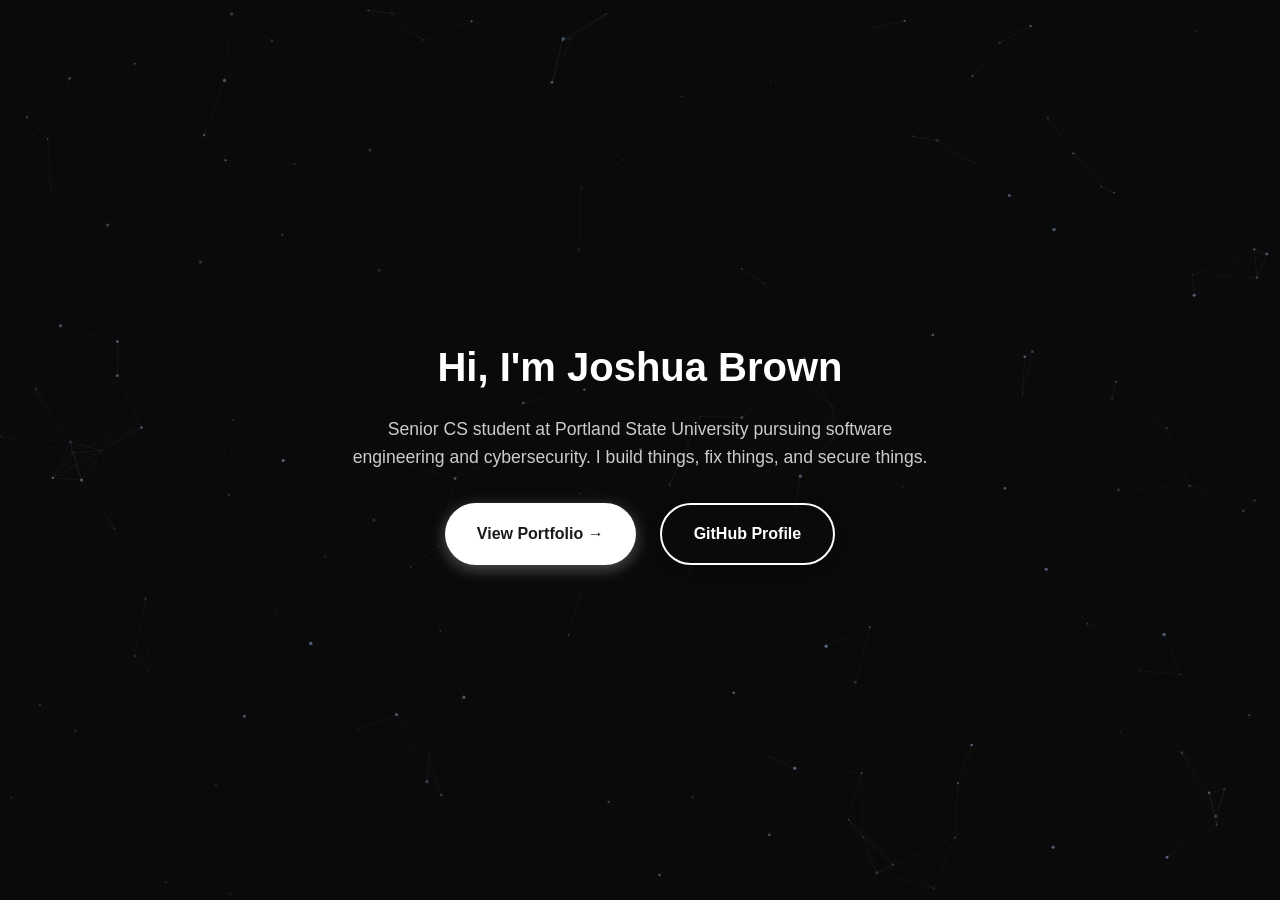
==== index.html @ 73a744a3 "initial commit" ====
<!DOCTYPE html>
<html lang="en">
<head>
    <meta charset="UTF-8">
    <meta name="viewport" content="width=device-width, initial-scale=1.0">
    <title>Joshua Brown - Portfolio</title>
    <link rel="stylesheet" href="styles.css">
</head>
<body>
    <div class="welcome-page">
        <div class="welcome-content">
            <h1>Hi, I'm Joshua Brown</h1>
            <p>Senior CS student at Portland State University pursuing software engineering and cybersecurity. I build things, fix things, and secure things.</p>
            <div class="welcome-links">
                <a href="about.html" class="welcome-btn btn-primary">
                    View Portfolio →
                </a>
                <a href="https://github.com/mediocrethott" target="_blank" class="welcome-btn btn-secondary">
                    GitHub Profile
                </a>
            </div>
        </div>
    </div>
    <script src="particles.js"></script>
</body>
</html>
---- styles.css ----
* {
    margin: 0;
    padding: 0;
    box-sizing: border-box;
}

body {
    font-family: 'Segoe UI', Tahoma, Geneva, Verdana, sans-serif;
    line-height: 1.6;
    color: #333;
    background: #0a0a0a;
    min-height: 100vh;
}

#bg-canvas {
    position: fixed;
    top: 0;
    left: 0;
    width: 100%;
    height: 100%;
    z-index: -1;
    pointer-events: none;
}

/* Welcome Page */
.welcome-page {
    display: flex;
    flex-direction: column;
    justify-content: center;
    align-items: center;
    min-height: 100vh;
    padding: 2rem;
    text-align: center;
}

.welcome-content {
    max-width: 600px;
    animation: fadeIn 1s ease-in;
}

@keyframes fadeIn {
    from { opacity: 0; transform: translateY(20px); }
    to { opacity: 1; transform: translateY(0); }
}

.welcome-content h1 {
    font-size: 2.5rem;
    margin-bottom: 1rem;
    color: #fff;
}

.welcome-content p {
    font-size: 1.1rem;
    margin-bottom: 2rem;
    color: #ccc;
}

.welcome-links {
    display: flex;
    gap: 1.5rem;
    justify-content: center;
    flex-wrap: wrap;
}

.welcome-btn {
    padding: 1rem 2rem;
    font-size: 1rem;
    text-decoration: none;
    border-radius: 50px;
    transition: all 0.3s ease;
    font-weight: 600;
    display: inline-flex;
    align-items: center;
    gap: 0.5rem;
}

.btn-primary {
    background: #fff;
    color: #1a1a1a;
    box-shadow: 0 4px 15px rgba(255, 255, 255, 0.3);
}

.btn-primary:hover {
    background: #f0f0f0;
    transform: translateY(-2px);
    box-shadow: 0 6px 20px rgba(255, 255, 255, 0.4);
}

.btn-secondary {
    background: transparent;
    color: #fff;
    box-shadow: 0 4px 15px rgba(0, 0, 0, 0.3);
    border: 2px solid #fff;
}

.btn-secondary:hover {
    background: #fff;
    color: #1a1a1a;
    transform: translateY(-2px);
    box-shadow: 0 6px 20px rgba(255, 255, 255, 0.4);
}

/* Portfolio Pages */
.portfolio-page {
    background: transparent;
    min-height: 100vh;
}

nav {
    background: rgba(5, 5, 10, 0.8);
    backdrop-filter: blur(12px);
    -webkit-backdrop-filter: blur(12px);
    padding: 1rem 2rem;
    position: sticky;
    top: 0;
    z-index: 100;
    border-bottom: 1px solid rgba(255, 255, 255, 0.07);
}

.nav-container {
    max-width: 1200px;
    margin: 0 auto;
    display: flex;
    justify-content: space-between;
    align-items: center;
}

.logo {
    font-size: 1.5rem;
    font-weight: bold;
    color: #fff;
    text-decoration: none;
}

.nav-tabs {
    display: flex;
    gap: 2rem;
    list-style: none;
}

.nav-tabs a {
    text-decoration: none;
    font-size: 1rem;
    color: #ccc;
    padding: 0.5rem 1rem;
    border-radius: 5px;
    transition: all 0.3s ease;
}

.nav-tabs a:hover {
    background: #2a2a2a;
    color: #fff;
}

.nav-tabs a.active {
    background: #fff;
    color: #1a1a1a;
}

.back-btn {
    text-decoration: none;
    border: 2px solid #fff;
    color: #fff;
    padding: 0.5rem 1rem;
    border-radius: 5px;
    font-size: 0.9rem;
    transition: all 0.3s ease;
}

.back-btn:hover {
    background: #fff;
    color: #1a1a1a;
}

.container {
    max-width: 1200px;
    margin: 0 auto;
    padding: 3rem 2rem;
}

.section {
    padding: 0.5rem 0;
    animation: slideIn 0.5s ease;
}

@keyframes slideIn {
    from { opacity: 0; transform: translateY(20px); }
    to { opacity: 1; transform: translateY(0); }
}

/* Scroll hint indicator (projects page) */
.scroll-hint {
    position: fixed;
    bottom: 2rem;
    left: 50%;
    transform: translateX(-50%);
    display: flex;
    flex-direction: column;
    align-items: center;
    gap: 0.4rem;
    color: rgba(180, 210, 255, 0.6);
    font-size: 0.78rem;
    letter-spacing: 0.12em;
    text-transform: uppercase;
    pointer-events: none;
    z-index: 10;
    transition: opacity 0.6s ease;
    animation: hintBob 2s ease-in-out infinite;
}

.scroll-hint.hidden {
    opacity: 0;
}

.scroll-hint .hint-chevron {
    width: 18px;
    height: 18px;
    border-right: 1.5px solid rgba(180, 210, 255, 0.5);
    border-bottom: 1.5px solid rgba(180, 210, 255, 0.5);
    transform: rotate(45deg);
}

@keyframes hintBob {
    0%, 100% { transform: translateX(-50%) translateY(0); }
    50%       { transform: translateX(-50%) translateY(6px); }
}

.section h2 {
    color: #fff;
    margin-bottom: 1.5rem;
    font-size: 2rem;
    border-bottom: 3px solid #fff;
    padding-bottom: 0.5rem;
}

/* About */
.about-content {
    display: grid;
    gap: 2rem;
}

.about-text {
    font-size: 1.1rem;
    color: #ccc;
}

.about-text p {
    margin-bottom: 1rem;
}

/* Experience and Projects */
.experience-item, .project-item {
    padding: 1.5rem 0;
    margin-bottom: 1.5rem;
    border-bottom: 1px solid rgba(255, 255, 255, 0.1);
}

.experience-item h3, .project-item h3 {
    color: #fff;
    margin-bottom: 0.5rem;
}

.experience-item .date, .project-item .tech {
    color: #fff;
    font-weight: 600;
    margin-bottom: 0.5rem;
}

.experience-item p, .project-item p {
    color: #ccc;
}

/* Course sections on Projects page */
.course-section {
    margin-bottom: 3rem;
}

.course-section:last-child {
    margin-bottom: 0;
}

.course-section > h3 {
    color: #ccc;
    font-size: 0.9rem;
    font-weight: 600;
    text-transform: uppercase;
    letter-spacing: 0.08em;
    margin-bottom: 1.25rem;
    padding-bottom: 0.5rem;
    border-bottom: 1px solid #333;
}

/* Project cards */
.projects-grid {
    display: grid;
    grid-template-columns: repeat(auto-fit, minmax(280px, 1fr));
    gap: 1.25rem;
}

.project-card {
    padding: 1.5rem 0;
    display: flex;
    flex-direction: column;
    border-bottom: 1px solid rgba(255, 255, 255, 0.1);
    transition: transform 0.2s ease;
}

.project-card:hover {
    transform: translateY(-3px);
}

.project-card h4 {
    color: #fff;
    font-size: 1.05rem;
    margin-bottom: 0.6rem;
}

.project-card .description {
    color: #ccc;
    font-size: 0.9rem;
    line-height: 1.6;
    flex-grow: 1;
    margin-bottom: 1rem;
}

.tech-tags {
    display: flex;
    flex-wrap: wrap;
    gap: 0.4rem;
    margin-bottom: 1rem;
}

.tech-tag {
    background: rgba(255, 255, 255, 0.07);
    border: 1px solid rgba(255, 255, 255, 0.15);
    color: #ccc;
    font-size: 0.75rem;
    padding: 0.2rem 0.55rem;
    border-radius: 4px;
}

.project-link {
    display: inline-block;
    padding: 0.45rem 1rem;
    border: 1px solid #fff;
    border-radius: 5px;
    color: #fff;
    text-decoration: none;
    font-size: 0.85rem;
    font-weight: 600;
    text-align: center;
    transition: all 0.3s ease;
}

.project-link:hover {
    background: #fff;
    color: #1a1a1a;
}

.key-projects {
    margin-top: 1rem;
    padding-top: 0.75rem;
    border-top: 1px solid #333;
}

.key-projects strong {
    color: #fff;
    display: block;
    margin-bottom: 0.5rem;
    font-size: 0.9rem;
    text-transform: uppercase;
    letter-spacing: 0.05em;
}

.key-projects ul {
    list-style: none;
    padding: 0;
}

.key-projects li {
    color: #ccc;
    font-size: 0.95rem;
    padding: 0.3rem 0;
    margin-bottom: 0.4rem;
}

/* Education block (About page) */
.education-block {
    padding: 1.5rem 0;
    border-top: 1px solid rgba(255, 255, 255, 0.1);
}

.education-block h3 {
    color: #fff;
    font-size: 1.3rem;
    margin-bottom: 0.75rem;
}

.education-block p {
    color: #ccc;
    margin-bottom: 0.4rem;
}

.education-block .coursework {
    margin-top: 0.75rem;
    font-size: 0.95rem;
    line-height: 1.7;
}

/* Skills */
.skills-grid {
    display: grid;
    grid-template-columns: repeat(auto-fit, minmax(200px, 1fr));
    gap: 1.5rem;
}

.skill-category h3 {
    color: #fff;
    margin-bottom: 1rem;
    font-size: 1.3rem;
}

.skill-category ul {
    list-style: none;
}

.skill-category li {
    padding: 0.4rem 0;
    margin-bottom: 0.3rem;
    color: #ccc;
}

/* Contact */
.contact-form {
    max-width: 600px;
}

.form-group {
    margin-bottom: 1.5rem;
}

.form-group label {
    display: block;
    margin-bottom: 0.5rem;
    font-weight: 600;
    color: #fff;
}

.form-group input,
.form-group textarea {
    width: 100%;
    padding: 0.75rem;
    border: 1px solid rgba(255, 255, 255, 0.2);
    border-radius: 5px;
    font-size: 1rem;
    transition: border-color 0.3s ease;
    background: rgba(255, 255, 255, 0.05);
    color: #fff;
}

.form-group input:focus,
.form-group textarea:focus {
    outline: none;
    border-color: #fff;
}

.form-group textarea {
    resize: vertical;
    min-height: 150px;
}

.submit-btn {
    background: #fff;
    color: #1a1a1a;
    padding: 1rem 2rem;
    border: none;
    border-radius: 5px;
    font-size: 1rem;
    cursor: pointer;
    transition: all 0.3s ease;
}

.submit-btn:hover {
    background: #f0f0f0;
    transform: translateY(-2px);
}

.contact-info {
    margin-top: 2rem;
    padding: 1.5rem 0;
    border-top: 1px solid rgba(255, 255, 255, 0.1);
}

.contact-info p {
    margin-bottom: 0.5rem;
    color: #ccc;
}

.contact-info a {
    color: #fff;
    text-decoration: none;
}

.contact-info a:hover {
    text-decoration: underline;
}

.contact-btn {
    display: inline-block;
    padding: 0.3rem 0.9rem;
    border: 1px solid #fff;
    border-radius: 5px;
    font-size: 0.9rem;
    transition: all 0.3s ease;
}

.contact-btn:hover {
    background: #fff;
    color: #1a1a1a !important;
    text-decoration: none !important;
}

/* Responsive */
@media (max-width: 768px) {
    .nav-tabs {
        gap: 1rem;
    }

    .nav-tabs a {
        padding: 0.5rem;
        font-size: 0.9rem;
    }

    .welcome-content h1 {
        font-size: 2rem;
    }

    .welcome-links {
        flex-direction: column;
    }
}
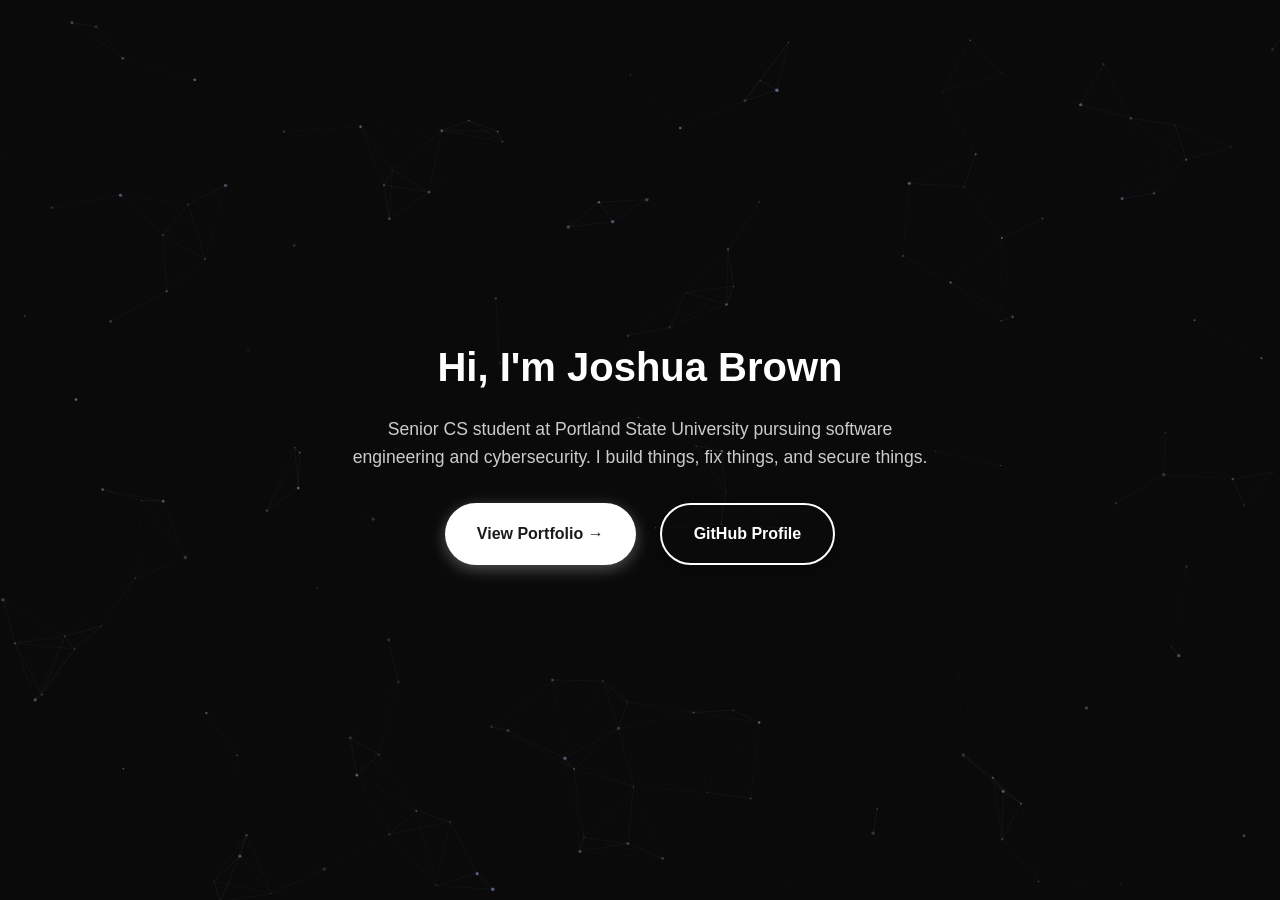
==== commit 464bd177: "removing old file iterations" ====
--- a/index.html
+++ b/index.html
@@ -4,7 +4,7 @@
     <meta charset="UTF-8">
     <meta name="viewport" content="width=device-width, initial-scale=1.0">
     <title>Joshua Brown - Portfolio</title>
-    <link rel="stylesheet" href="styles.css">
+    <link rel="stylesheet" href="src/styles.css">
 </head>
 <body>
     <div class="welcome-page">
@@ -12,15 +12,15 @@
             <h1>Hi, I'm Joshua Brown</h1>
             <p>Senior CS student at Portland State University pursuing software engineering and cybersecurity. I build things, fix things, and secure things.</p>
             <div class="welcome-links">
-                <a href="about.html" class="welcome-btn btn-primary">
+                <a href="src/about.html" class="welcome-btn btn-primary">
                     View Portfolio →
                 </a>
-                <a href="https://github.com/mediocrethott" target="_blank" class="welcome-btn btn-secondary">
+                <a href="https://github.com/jjbdevs" target="_blank" class="welcome-btn btn-secondary">
                     GitHub Profile
                 </a>
             </div>
         </div>
     </div>
-    <script src="particles.js"></script>
+    <script src="src/particles.js"></script>
 </body>
 </html>
--- a/src/styles.css
+++ b/src/styles.css
@@ -0,0 +1,541 @@
+* {
+    margin: 0;
+    padding: 0;
+    box-sizing: border-box;
+}
+
+body {
+    font-family: 'Segoe UI', Tahoma, Geneva, Verdana, sans-serif;
+    line-height: 1.6;
+    color: #333;
+    background: #0a0a0a;
+    min-height: 100vh;
+}
+
+#bg-canvas {
+    position: fixed;
+    top: 0;
+    left: 0;
+    width: 100%;
+    height: 100%;
+    z-index: -1;
+    pointer-events: none;
+}
+
+/* Welcome Page */
+.welcome-page {
+    display: flex;
+    flex-direction: column;
+    justify-content: center;
+    align-items: center;
+    min-height: 100vh;
+    padding: 2rem;
+    text-align: center;
+}
+
+.welcome-content {
+    max-width: 600px;
+    animation: fadeIn 1s ease-in;
+}
+
+@keyframes fadeIn {
+    from { opacity: 0; transform: translateY(20px); }
+    to { opacity: 1; transform: translateY(0); }
+}
+
+.welcome-content h1 {
+    font-size: 2.5rem;
+    margin-bottom: 1rem;
+    color: #fff;
+}
+
+.welcome-content p {
+    font-size: 1.1rem;
+    margin-bottom: 2rem;
+    color: #ccc;
+}
+
+.welcome-links {
+    display: flex;
+    gap: 1.5rem;
+    justify-content: center;
+    flex-wrap: wrap;
+}
+
+.welcome-btn {
+    padding: 1rem 2rem;
+    font-size: 1rem;
+    text-decoration: none;
+    border-radius: 50px;
+    transition: all 0.3s ease;
+    font-weight: 600;
+    display: inline-flex;
+    align-items: center;
+    gap: 0.5rem;
+}
+
+.btn-primary {
+    background: #fff;
+    color: #1a1a1a;
+    box-shadow: 0 4px 15px rgba(255, 255, 255, 0.3);
+}
+
+.btn-primary:hover {
+    background: #f0f0f0;
+    transform: translateY(-2px);
+    box-shadow: 0 6px 20px rgba(255, 255, 255, 0.4);
+}
+
+.btn-secondary {
+    background: transparent;
+    color: #fff;
+    box-shadow: 0 4px 15px rgba(0, 0, 0, 0.3);
+    border: 2px solid #fff;
+}
+
+.btn-secondary:hover {
+    background: #fff;
+    color: #1a1a1a;
+    transform: translateY(-2px);
+    box-shadow: 0 6px 20px rgba(255, 255, 255, 0.4);
+}
+
+/* Portfolio Pages */
+.portfolio-page {
+    background: transparent;
+    min-height: 100vh;
+}
+
+nav {
+    background: rgba(5, 5, 10, 0.8);
+    backdrop-filter: blur(12px);
+    -webkit-backdrop-filter: blur(12px);
+    padding: 1rem 2rem;
+    position: sticky;
+    top: 0;
+    z-index: 100;
+    border-bottom: 1px solid rgba(255, 255, 255, 0.07);
+}
+
+.nav-container {
+    max-width: 1200px;
+    margin: 0 auto;
+    display: flex;
+    justify-content: space-between;
+    align-items: center;
+}
+
+.logo {
+    font-size: 1.5rem;
+    font-weight: bold;
+    color: #fff;
+    text-decoration: none;
+}
+
+.nav-tabs {
+    display: flex;
+    gap: 2rem;
+    list-style: none;
+}
+
+.nav-tabs a {
+    text-decoration: none;
+    font-size: 1rem;
+    color: #ccc;
+    padding: 0.5rem 1rem;
+    border-radius: 5px;
+    transition: all 0.3s ease;
+}
+
+.nav-tabs a:hover {
+    background: #2a2a2a;
+    color: #fff;
+}
+
+.nav-tabs a.active {
+    background: #fff;
+    color: #1a1a1a;
+}
+
+.back-btn {
+    text-decoration: none;
+    border: 2px solid #fff;
+    color: #fff;
+    padding: 0.5rem 1rem;
+    border-radius: 5px;
+    font-size: 0.9rem;
+    transition: all 0.3s ease;
+}
+
+.back-btn:hover {
+    background: #fff;
+    color: #1a1a1a;
+}
+
+.container {
+    max-width: 1200px;
+    margin: 0 auto;
+    padding: 3rem 2rem;
+}
+
+.section {
+    padding: 0.5rem 0;
+    animation: slideIn 0.5s ease;
+}
+
+@keyframes slideIn {
+    from { opacity: 0; transform: translateY(20px); }
+    to { opacity: 1; transform: translateY(0); }
+}
+
+/* Scroll hint indicator (projects page) */
+.scroll-hint {
+    position: fixed;
+    bottom: 2rem;
+    left: 50%;
+    transform: translateX(-50%);
+    display: flex;
+    flex-direction: column;
+    align-items: center;
+    gap: 0.4rem;
+    color: rgba(180, 210, 255, 0.6);
+    font-size: 0.78rem;
+    letter-spacing: 0.12em;
+    text-transform: uppercase;
+    pointer-events: none;
+    z-index: 10;
+    transition: opacity 0.6s ease;
+    animation: hintBob 2s ease-in-out infinite;
+}
+
+.scroll-hint.hidden {
+    opacity: 0;
+}
+
+.scroll-hint .hint-chevron {
+    width: 18px;
+    height: 18px;
+    border-right: 1.5px solid rgba(180, 210, 255, 0.5);
+    border-bottom: 1.5px solid rgba(180, 210, 255, 0.5);
+    transform: rotate(45deg);
+}
+
+@keyframes hintBob {
+    0%, 100% { transform: translateX(-50%) translateY(0); }
+    50%       { transform: translateX(-50%) translateY(6px); }
+}
+
+.section h2 {
+    color: #fff;
+    margin-bottom: 1.5rem;
+    font-size: 2rem;
+    border-bottom: 3px solid #fff;
+    padding-bottom: 0.5rem;
+}
+
+/* About */
+.about-content {
+    display: grid;
+    gap: 2rem;
+}
+
+.about-text {
+    font-size: 1.1rem;
+    color: #ccc;
+}
+
+.about-text p {
+    margin-bottom: 1rem;
+}
+
+/* Experience and Projects */
+.experience-item, .project-item {
+    padding: 1.5rem 0;
+    margin-bottom: 1.5rem;
+    border-bottom: 1px solid rgba(255, 255, 255, 0.1);
+}
+
+.experience-item h3, .project-item h3 {
+    color: #fff;
+    margin-bottom: 0.5rem;
+}
+
+.experience-item .date, .project-item .tech {
+    color: #fff;
+    font-weight: 600;
+    margin-bottom: 0.5rem;
+}
+
+.experience-item p, .project-item p {
+    color: #ccc;
+}
+
+/* Course sections on Projects page */
+.course-section {
+    margin-bottom: 3rem;
+}
+
+.course-section:last-child {
+    margin-bottom: 0;
+}
+
+.course-section > h3 {
+    color: #ccc;
+    font-size: 0.9rem;
+    font-weight: 600;
+    text-transform: uppercase;
+    letter-spacing: 0.08em;
+    margin-bottom: 1.25rem;
+    padding-bottom: 0.5rem;
+    border-bottom: 1px solid #333;
+}
+
+/* Project cards */
+.projects-grid {
+    display: grid;
+    grid-template-columns: repeat(auto-fit, minmax(280px, 1fr));
+    gap: 1.25rem;
+}
+
+.project-card {
+    padding: 1.5rem 0;
+    display: flex;
+    flex-direction: column;
+    border-bottom: 1px solid rgba(255, 255, 255, 0.1);
+    transition: transform 0.2s ease;
+}
+
+.project-card:hover {
+    transform: translateY(-3px);
+}
+
+.project-card h4 {
+    color: #fff;
+    font-size: 1.05rem;
+    margin-bottom: 0.6rem;
+}
+
+.project-card .description {
+    color: #ccc;
+    font-size: 0.9rem;
+    line-height: 1.6;
+    flex-grow: 1;
+    margin-bottom: 1rem;
+}
+
+.tech-tags {
+    display: flex;
+    flex-wrap: wrap;
+    gap: 0.4rem;
+    margin-bottom: 1rem;
+}
+
+.tech-tag {
+    background: rgba(255, 255, 255, 0.07);
+    border: 1px solid rgba(255, 255, 255, 0.15);
+    color: #ccc;
+    font-size: 0.75rem;
+    padding: 0.2rem 0.55rem;
+    border-radius: 4px;
+}
+
+.project-link {
+    display: inline-block;
+    padding: 0.45rem 1rem;
+    border: 1px solid #fff;
+    border-radius: 5px;
+    color: #fff;
+    text-decoration: none;
+    font-size: 0.85rem;
+    font-weight: 600;
+    text-align: center;
+    transition: all 0.3s ease;
+}
+
+.project-link:hover {
+    background: #fff;
+    color: #1a1a1a;
+}
+
+.key-projects {
+    margin-top: 1rem;
+    padding-top: 0.75rem;
+    border-top: 1px solid #333;
+}
+
+.key-projects strong {
+    color: #fff;
+    display: block;
+    margin-bottom: 0.5rem;
+    font-size: 0.9rem;
+    text-transform: uppercase;
+    letter-spacing: 0.05em;
+}
+
+.key-projects ul {
+    list-style: none;
+    padding: 0;
+}
+
+.key-projects li {
+    color: #ccc;
+    font-size: 0.95rem;
+    padding: 0.3rem 0;
+    margin-bottom: 0.4rem;
+}
+
+/* Education block (About page) */
+.education-block {
+    padding: 1.5rem 0;
+    border-top: 1px solid rgba(255, 255, 255, 0.1);
+}
+
+.education-block h3 {
+    color: #fff;
+    font-size: 1.3rem;
+    margin-bottom: 0.75rem;
+}
+
+.education-block p {
+    color: #ccc;
+    margin-bottom: 0.4rem;
+}
+
+.education-block .coursework {
+    margin-top: 0.75rem;
+    font-size: 0.95rem;
+    line-height: 1.7;
+}
+
+/* Skills */
+.skills-grid {
+    display: grid;
+    grid-template-columns: repeat(auto-fit, minmax(200px, 1fr));
+    gap: 1.5rem;
+}
+
+.skill-category h3 {
+    color: #fff;
+    margin-bottom: 1rem;
+    font-size: 1.3rem;
+}
+
+.skill-category ul {
+    list-style: none;
+}
+
+.skill-category li {
+    padding: 0.4rem 0;
+    margin-bottom: 0.3rem;
+    color: #ccc;
+}
+
+/* Contact */
+.contact-form {
+    max-width: 600px;
+}
+
+.form-group {
+    margin-bottom: 1.5rem;
+}
+
+.form-group label {
+    display: block;
+    margin-bottom: 0.5rem;
+    font-weight: 600;
+    color: #fff;
+}
+
+.form-group input,
+.form-group textarea {
+    width: 100%;
+    padding: 0.75rem;
+    border: 1px solid rgba(255, 255, 255, 0.2);
+    border-radius: 5px;
+    font-size: 1rem;
+    transition: border-color 0.3s ease;
+    background: rgba(255, 255, 255, 0.05);
+    color: #fff;
+}
+
+.form-group input:focus,
+.form-group textarea:focus {
+    outline: none;
+    border-color: #fff;
+}
+
+.form-group textarea {
+    resize: vertical;
+    min-height: 150px;
+}
+
+.submit-btn {
+    background: #fff;
+    color: #1a1a1a;
+    padding: 1rem 2rem;
+    border: none;
+    border-radius: 5px;
+    font-size: 1rem;
+    cursor: pointer;
+    transition: all 0.3s ease;
+}
+
+.submit-btn:hover {
+    background: #f0f0f0;
+    transform: translateY(-2px);
+}
+
+.contact-info {
+    margin-top: 2rem;
+    padding: 1.5rem 0;
+    border-top: 1px solid rgba(255, 255, 255, 0.1);
+}
+
+.contact-info p {
+    margin-bottom: 0.5rem;
+    color: #ccc;
+}
+
+.contact-info a {
+    color: #fff;
+    text-decoration: none;
+}
+
+.contact-info a:hover {
+    text-decoration: underline;
+}
+
+.contact-btn {
+    display: inline-block;
+    padding: 0.3rem 0.9rem;
+    border: 1px solid #fff;
+    border-radius: 5px;
+    font-size: 0.9rem;
+    transition: all 0.3s ease;
+}
+
+.contact-btn:hover {
+    background: #fff;
+    color: #1a1a1a !important;
+    text-decoration: none !important;
+}
+
+/* Responsive */
+@media (max-width: 768px) {
+    .nav-tabs {
+        gap: 1rem;
+    }
+
+    .nav-tabs a {
+        padding: 0.5rem;
+        font-size: 0.9rem;
+    }
+
+    .welcome-content h1 {
+        font-size: 2rem;
+    }
+
+    .welcome-links {
+        flex-direction: column;
+    }
+}
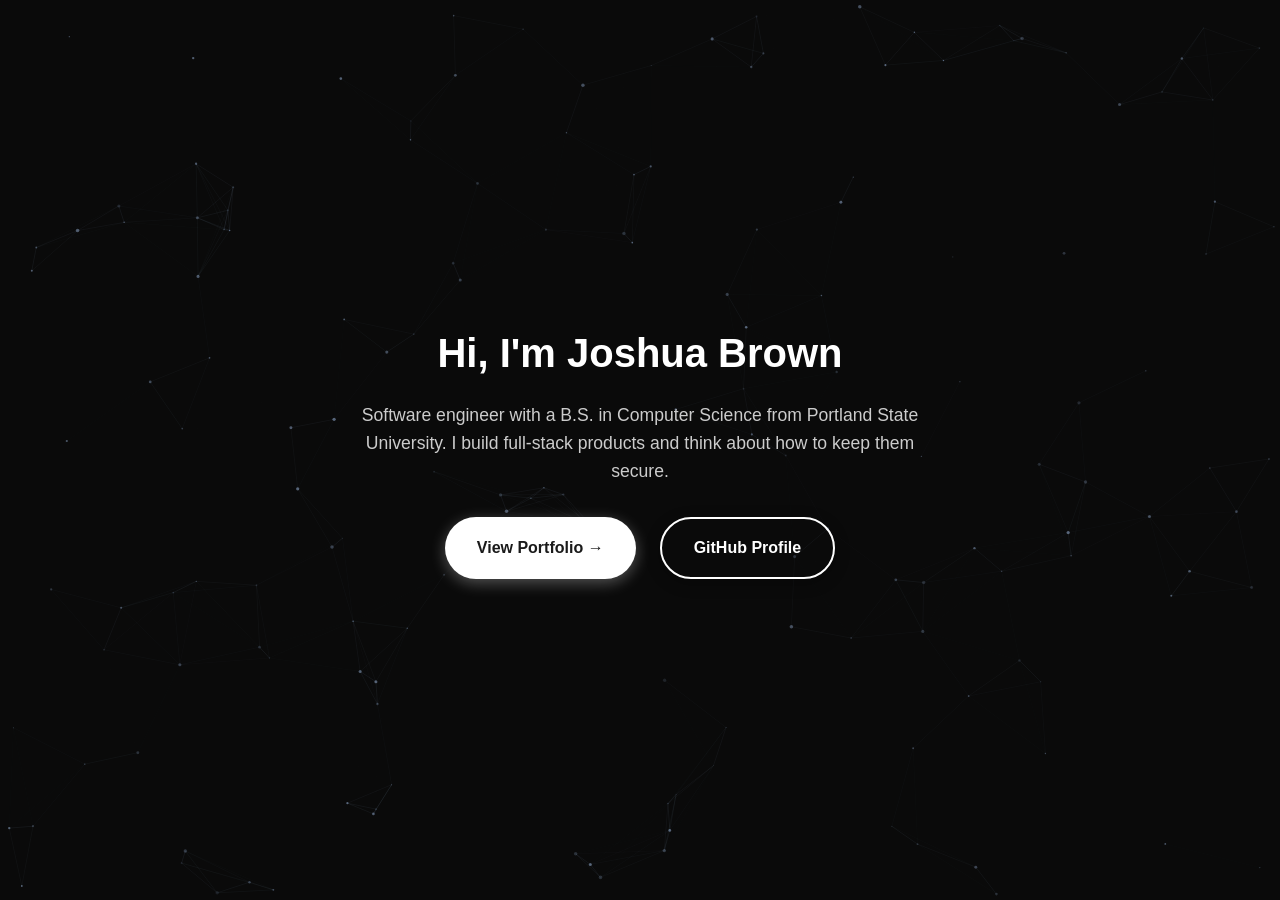
==== commit 88be7964: "SWE version" ====
--- a/index.html
+++ b/index.html
@@ -10,7 +10,7 @@
     <div class="welcome-page">
         <div class="welcome-content">
             <h1>Hi, I'm Joshua Brown</h1>
-            <p>Senior CS student at Portland State University pursuing software engineering and cybersecurity. I build things, fix things, and secure things.</p>
+            <p>Software engineer with a B.S. in Computer Science from Portland State University. I build full-stack products and think about how to keep them secure.</p>
             <div class="welcome-links">
                 <a href="src/about.html" class="welcome-btn btn-primary">
                     View Portfolio →
--- a/src/styles.css
+++ b/src/styles.css
@@ -270,6 +270,55 @@
     color: #ccc;
 }
 
+/* Condensed background block (Experience page) */
+/* No border-top: the preceding .experience-item already draws the divider,
+   and a second rule 2.5rem below it reads as a double line. */
+.background-section {
+    margin-top: 2.5rem;
+}
+
+.background-section > h3 {
+    color: #ccc;
+    font-size: 0.9rem;
+    font-weight: 600;
+    text-transform: uppercase;
+    letter-spacing: 0.08em;
+    margin-bottom: 0.5rem;
+}
+
+.background-intro {
+    color: #999;
+    font-size: 0.95rem;
+    margin-bottom: 1.5rem;
+}
+
+.background-item {
+    padding: 0.9rem 0;
+    border-bottom: 1px solid rgba(255, 255, 255, 0.06);
+}
+
+.background-item:last-child {
+    border-bottom: none;
+}
+
+.background-item h4 {
+    color: #fff;
+    font-size: 1rem;
+    font-weight: 600;
+    margin-bottom: 0.15rem;
+}
+
+.background-meta {
+    color: #999;
+    font-size: 0.85rem;
+    margin-bottom: 0.4rem;
+}
+
+.background-item p {
+    color: #ccc;
+    font-size: 0.95rem;
+}
+
 /* Course sections on Projects page */
 .course-section {
     margin-bottom: 3rem;
@@ -355,6 +404,81 @@
 .project-link:hover {
     background: #fff;
     color: #1a1a1a;
+}
+
+/* Featured project card — must follow .project-card to win on equal specificity */
+.featured-card {
+    border: 1px solid rgba(180, 210, 255, 0.18);
+    border-radius: 8px;
+    background: rgba(180, 210, 255, 0.03);
+    padding: 1.75rem;
+}
+
+.featured-card:hover {
+    transform: none;
+}
+
+.featured-card h4 {
+    font-size: 1.3rem;
+    margin-bottom: 1rem;
+}
+
+/* .project-card sets flex-grow:1 to bottom-align links in the grid; with three
+   stacked paragraphs here that would stretch each one unevenly. */
+.featured-card .description {
+    flex-grow: 0;
+}
+
+.featured-card .project-link {
+    align-self: flex-start;
+}
+
+.featured-card code {
+    font-family: ui-monospace, SFMono-Regular, Menlo, monospace;
+    font-size: 0.85em;
+    color: rgba(180, 210, 255, 0.9);
+    background: rgba(255, 255, 255, 0.06);
+    padding: 0.1rem 0.35rem;
+    border-radius: 3px;
+    white-space: nowrap;
+}
+
+.findings {
+    display: flex;
+    flex-wrap: wrap;
+    align-items: flex-end;
+    /* row-gap kept tight so the wrapped caption sits under the stats, not 2.5rem below */
+    gap: 0.85rem 2.5rem;
+    margin: 0.5rem 0 1.5rem;
+    padding: 1.25rem 0;
+    border-top: 1px solid rgba(255, 255, 255, 0.08);
+    border-bottom: 1px solid rgba(255, 255, 255, 0.08);
+}
+
+.finding {
+    display: flex;
+    flex-direction: column;
+    gap: 0.15rem;
+}
+
+.finding-value {
+    color: rgba(180, 210, 255, 0.95);
+    font-size: 1.9rem;
+    font-weight: 600;
+    line-height: 1;
+}
+
+.finding-label {
+    color: #999;
+    font-size: 0.8rem;
+    letter-spacing: 0.03em;
+}
+
+.findings-caption {
+    flex-basis: 100%;
+    color: #777;
+    font-size: 0.78rem;
+    margin: 0;
 }
 
 .key-projects {
@@ -538,4 +662,20 @@
     .welcome-links {
         flex-direction: column;
     }
-}
+
+    .featured-card {
+        padding: 1.25rem;
+    }
+
+    .featured-card h4 {
+        font-size: 1.15rem;
+    }
+
+    .findings {
+        gap: 1rem 1.75rem;
+    }
+
+    .finding-value {
+        font-size: 1.6rem;
+    }
+}
